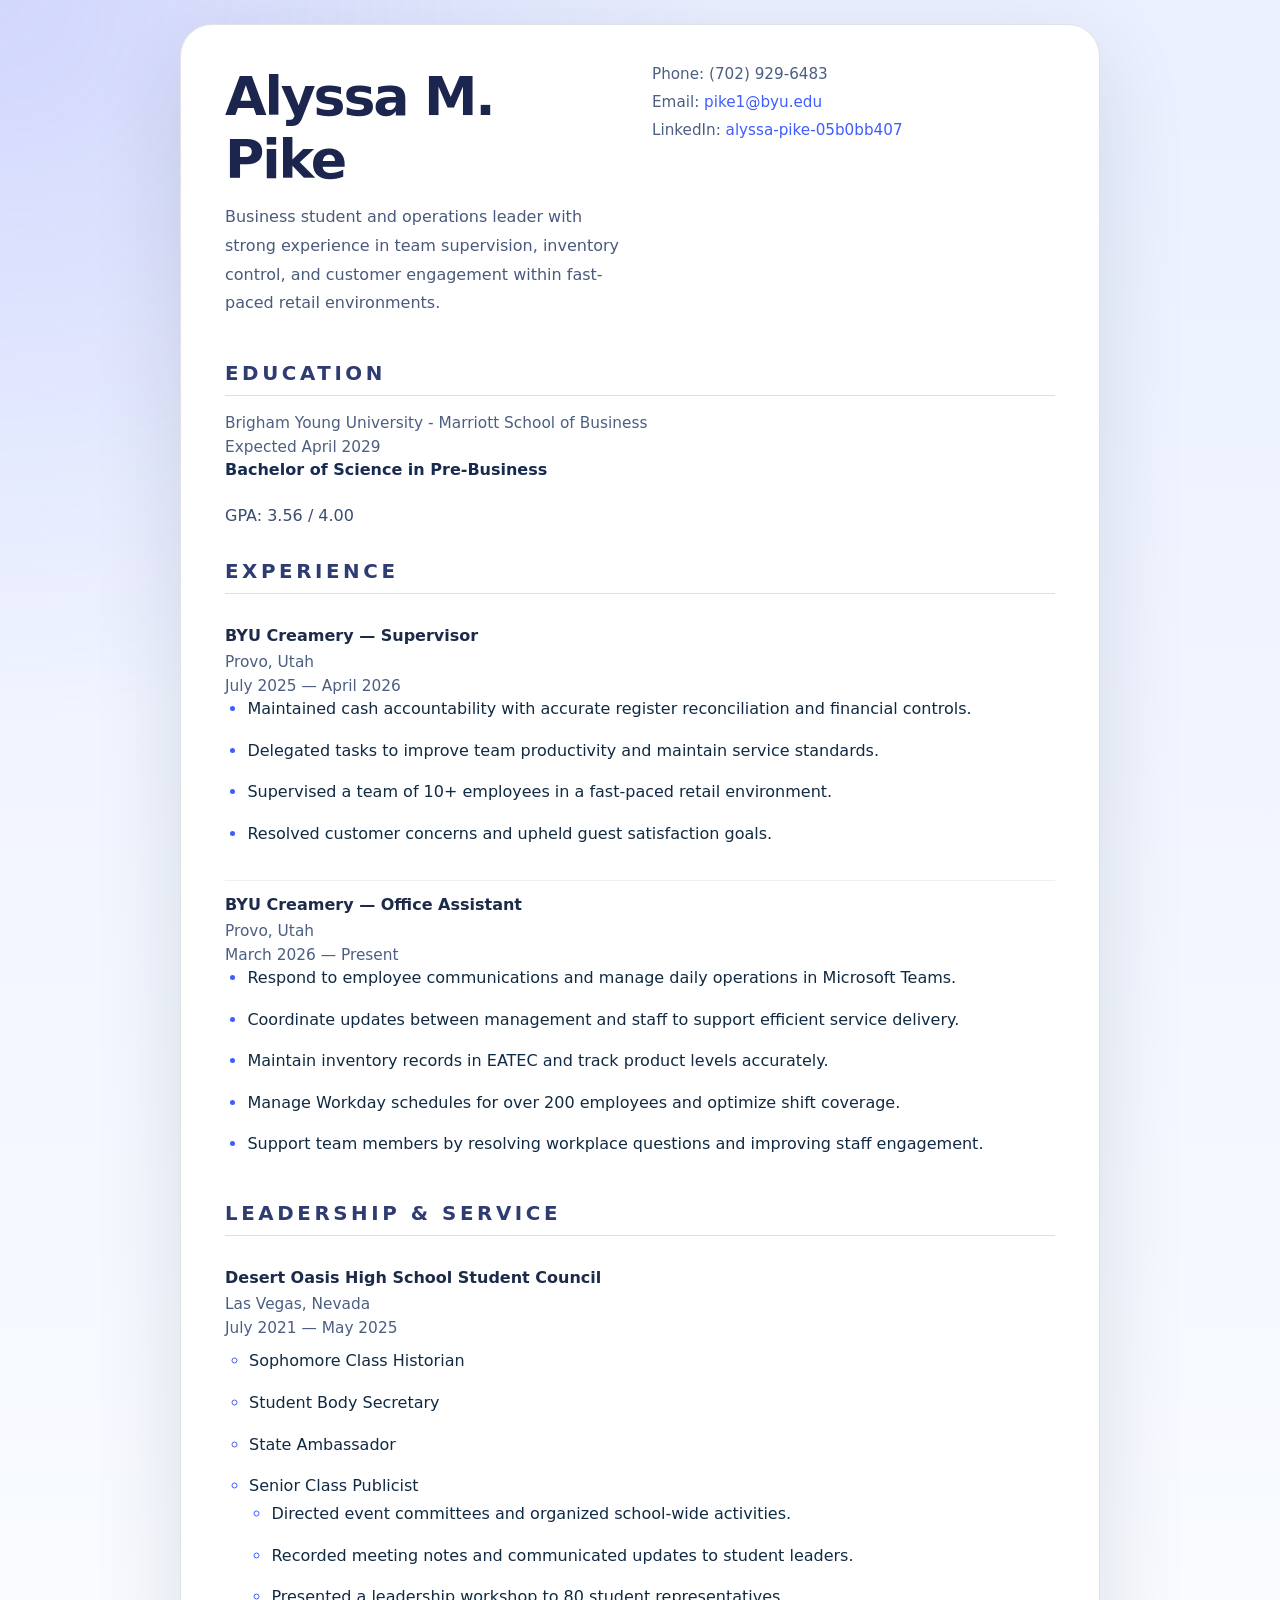
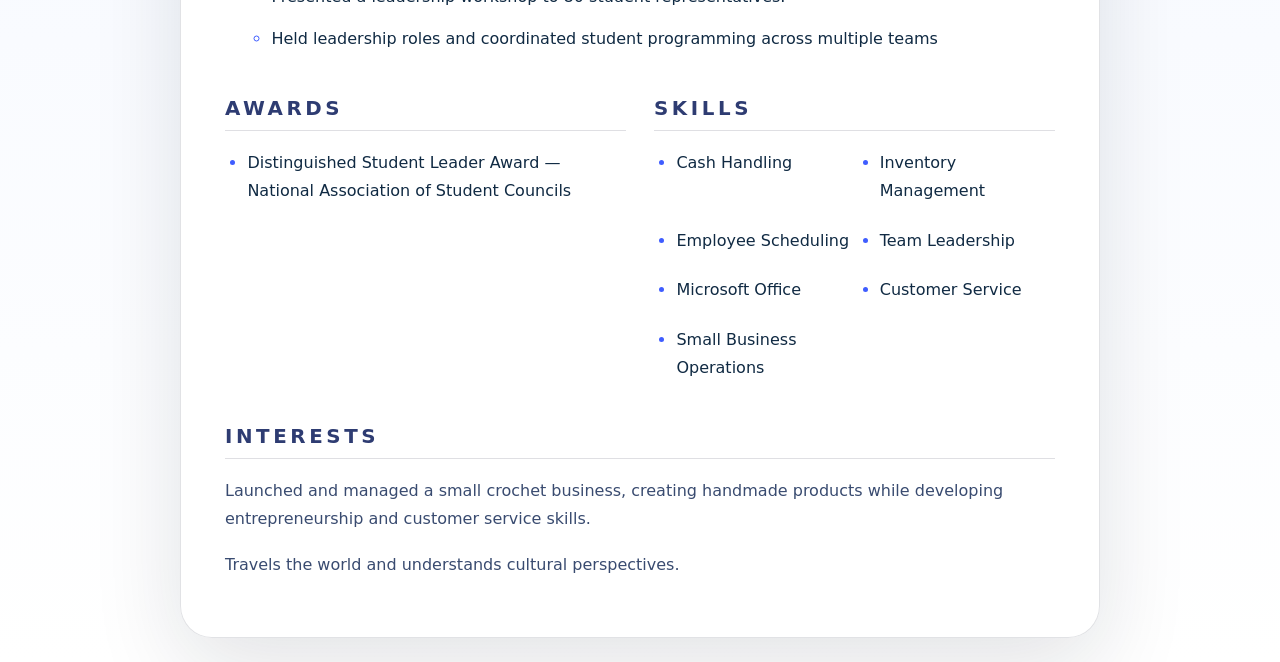
==== html files/Index.html @ b6b47a1a "first commit" ====
<!DOCTYPE html>
<html lang="en">

<head>
    <meta charset="UTF-8">
    <meta name="viewport" content="width=device-width, initial-scale=1.0">
    <title>Alyssa Pike Resume</title>
    <link rel="stylesheet" href="../styles/stylesheets.css">
</head>

<body>
    <div class="resume-container">
        <header class="resume-header">
            <div>
                <h1>Alyssa M. Pike</h1>
                <p class="headline">Business student and operations leader with strong experience in team supervision, inventory control, and customer engagement within fast-paced retail environments.</p>
            </div>

            <div class="contact-block">
                <span>Phone: (702) 929-6483</span>
                <span>Email: <a href="mailto:pike1@byu.edu">pike1@byu.edu</a></span>
                <span>LinkedIn: <a href="https://www.linkedin.com/in/alyssa-pike-05b0bb407/">alyssa-pike-05b0bb407</a></span>
            </div>
        </header>

        <section class="section-block">
            <h2>Education</h2>
            <div class="section-meta">
                <span>Brigham Young University - Marriott School of Business</span>
                <span>Expected April 2029</span>
            </div>
            <p><strong>Bachelor of Science in Pre-Business</strong></p>
            <p>GPA: 3.56 / 4.00</p>
        </section>

        <section class="section-block">
            <h2>Experience</h2>

            <article class="experience-item">
                <h3>BYU Creamery — Supervisor</h3>
                <div class="section-meta">
                    <span>Provo, Utah</span>
                    <span>July 2025 — April 2026</span>
                </div>
                <ul>
                    <li>Maintained cash accountability with accurate register reconciliation and financial controls.</li>
                    <li>Delegated tasks to improve team productivity and maintain service standards.</li>
                    <li>Supervised a team of 10+ employees in a fast-paced retail environment.</li>
                    <li>Resolved customer concerns and upheld guest satisfaction goals.</li>
                </ul>
            </article>

            <article class="experience-item">
                <h3>BYU Creamery — Office Assistant</h3>
                <div class="section-meta">
                    <span>Provo, Utah</span>
                    <span>March 2026 — Present</span>
                </div>
                <ul>
                    <li>Respond to employee communications and manage daily operations in Microsoft Teams.</li>
                    <li>Coordinate updates between management and staff to support efficient service delivery.</li>
                    <li>Maintain inventory records in EATEC and track product levels accurately.</li>
                    <li>Manage Workday schedules for over 200 employees and optimize shift coverage.</li>
                    <li>Support team members by resolving workplace questions and improving staff engagement.</li>
                </ul>
            </article>
        </section>

        <section class="section-block">
            <h2>Leadership & Service</h2>
            <article class="experience-item">
                <h3>Desert Oasis High School Student Council</h3>
                <div class="section-meta">
                    <span>Las Vegas, Nevada</span>
                    <span>July 2021 — May 2025</span>
                </div>
                <ul class="nested-list">
                    <li>Sophomore Class Historian</li>
                    <li>Student Body Secretary</li>
                    <li>State Ambassador</li>
                    <li>Senior Class Publicist
                        <ul>
                            <li>Directed event committees and organized school-wide activities.</li>
                            <li>Recorded meeting notes and communicated updates to student leaders.</li>
                            <li>Presented a leadership workshop to 80 student representatives.</li>
                            <li>Held leadership roles and coordinated student programming across multiple teams</li>
                        </ul>
                    </li>
                </ul>
            </article>
        </section>

        <section class="section-block section-grid">
            <div>
                <h2>Awards</h2>
                <ul>
                    <li>Distinguished Student Leader Award — National Association of Student Councils</li>
                </ul>
            </div>

            <div>
                <h2>Skills</h2>
                <ul class="skill-list">
                    <li>Cash Handling</li>
                    <li>Inventory Management</li>
                    <li>Employee Scheduling</li>
                    <li>Team Leadership</li>
                    <li>Microsoft Office</li>
                    <li>Customer Service</li>
                    <li>Small Business Operations</li>
                </ul>
            </div>
        </section>

        <section class="section-block">
            <h2>Interests</h2>
            <p>Launched and managed a small crochet business, creating handmade products while developing entrepreneurship and customer service skills.</p>
            <p>Travels the world and understands cultural perspectives.</p>
        </section>
    </div>
</body>

</html>
---- styles/stylesheets.css ----
:root {
    color-scheme: light;
    font-family: "Inter", "Segoe UI", system-ui, sans-serif;
    background: #f3f7ff;
    color: #102a43;
}

* {
    box-sizing: border-box;
}

body {
    margin: 0;
    min-height: 100vh;
    background: radial-gradient(circle at top left, rgba(99,102,241,0.18), transparent 28%),
        linear-gradient(180deg, #eaf0ff 0%, #f3f7ff 45%, #ffffff 100%);
    display: flex;
    justify-content: center;
    align-items: center;
    padding: 24px;
}

.resume-container {
    width: min(100%, 920px);
    margin: 0 auto;
    padding: 40px 44px;
    background: rgba(255, 255, 255, 0.98);
    border: 1px solid rgba(15, 23, 42, 0.12);
    border-radius: 32px;
    box-shadow: 0 28px 90px rgba(15, 23, 42, 0.12);
}

h1 {
    margin: 0 0 8px;
    font-size: clamp(2.6rem, 2.2vw + 1.6rem, 3.4rem);
    letter-spacing: -0.04em;
    color: #1b254d;
}

.resume-header {
    display: flex;
    flex-wrap: wrap;
    justify-content: space-between;
    gap: 24px;
    align-items: flex-start;
    margin-bottom: 32px;
}

.resume-header > div {
    flex: 1 1 320px;
}

.headline {
    margin: 12px 0 0;
    max-width: 680px;
    color: #4a5a7c;
    font-size: 1rem;
    line-height: 1.8;
}

.contact-block {
    display: grid;
    gap: 10px;
    font-size: 0.95rem;
    color: #4c5f82;
}

.contact-block a {
    color: #3f5dff;
}

h2 {
    margin: 0 0 18px;
    font-size: 1.24rem;
    color: #2e3c72;
    text-transform: uppercase;
    letter-spacing: 0.18em;
    border-bottom: 1px solid rgba(56, 59, 83, 0.16);
    padding-bottom: 10px;
}

h3 {
    margin: 0 0 8px;
    font-size: 1rem;
    color: #1c2b4a;
}

p,
ul {
    margin: 0 0 18px;
    line-height: 1.75;
}

p {
    color: #394b70;
}

ul {
    padding-left: 1.4rem;
    list-style: disc;
}

li {
    margin-bottom: 0.85rem;
}

li::marker {
    color: #3f5dff;
}

a {
    color: #3f5dff;
    text-decoration: none;
}

a:hover {
    text-decoration: underline;
}

hr {
    border: none;
    border-top: 1px solid rgba(56, 59, 83, 0.12);
    margin: 30px 0;
}

.section-meta {
    display: flex;
    flex-wrap: wrap;
    gap: 12px;
    color: #4c5f82;
    font-size: 0.96rem;
}

.section-meta span {
    display: inline-block;
}

.experience-item,
.leadership-item {
    padding: 18px 0;
    border-bottom: 1px solid rgba(56, 59, 83, 0.08);
}

.experience-item:last-of-type,
.leadership-item:last-of-type {
    border-bottom: none;
}

.nested-list {
    margin-top: 10px;
    padding-left: 1.5rem;
}

.nested-list li {
    list-style-type: circle;
}

.section-block {
    padding-top: 12px;
}

.section-grid {
    display: grid;
    grid-template-columns: repeat(auto-fit, minmax(260px, 1fr));
    gap: 28px;
}

.skill-list {
    display: grid;
    grid-template-columns: repeat(2, minmax(0, max-content));
    gap: 8px 28px;
    padding-left: 1.4rem;
}

.resume-container p strong {
    color: #172a4f;
}

@media (max-width: 680px) {
    .resume-container {
        padding: 28px 24px;
    }

    .resume-header {
        align-items: stretch;
    }

    .skill-list {
        grid-template-columns: 1fr;
    }
}

.section-meta {
    display: grid;
    gap: 6px;
    color: #4c5f82;
}

.section-meta strong {
    color: #1a2b48;
}

.experience-item,
.leadership-item {
    padding: 14px 0;
    border-bottom: 1px solid rgba(56, 59, 83, 0.08);
}

.experience-item:last-of-type,
.leadership-item:last-of-type {
    border-bottom: none;
}

.nested-list {
    margin-top: 10px;
    padding-left: 1.5rem;
}

.nested-list li {
    list-style-type: circle;
}

.contact-block {
    margin-bottom: 24px;
}

.section-block {
    padding-top: 12px;
}

.resume-container p strong {
    color: #172a4f;
}
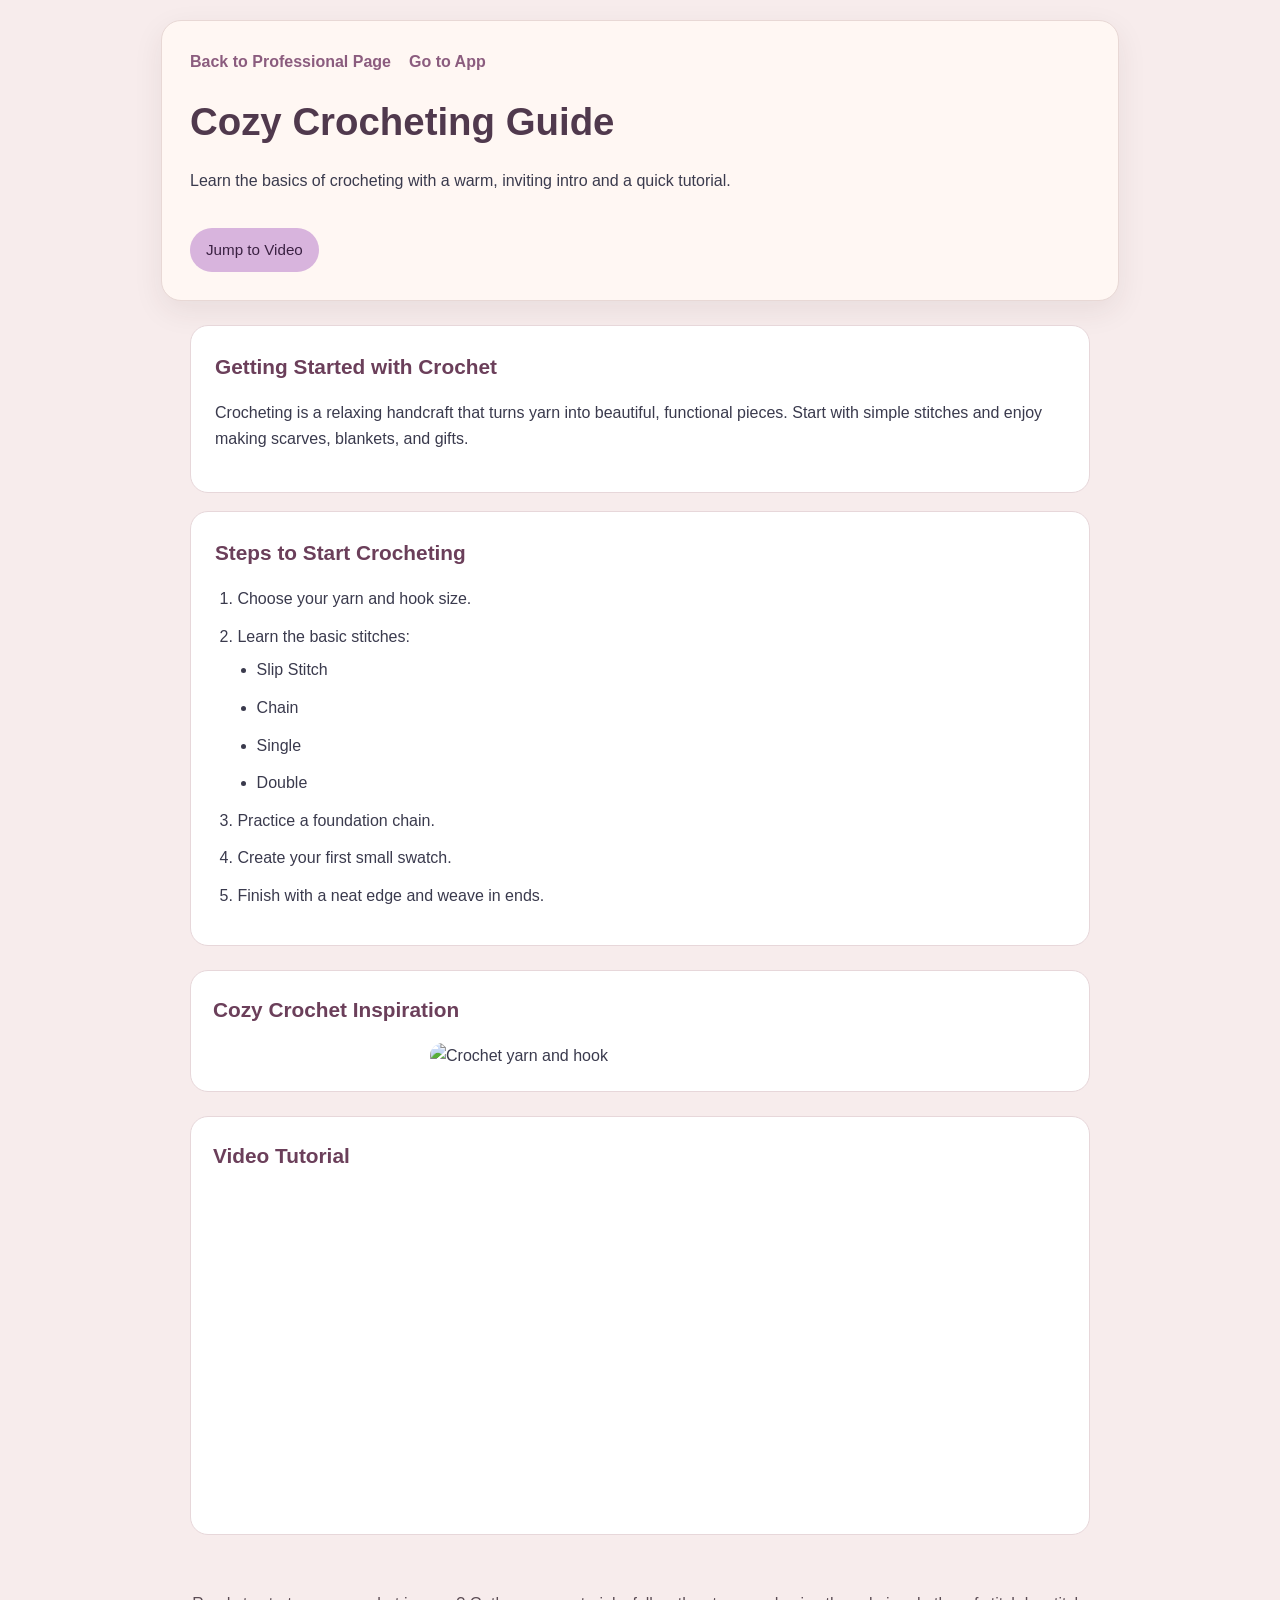
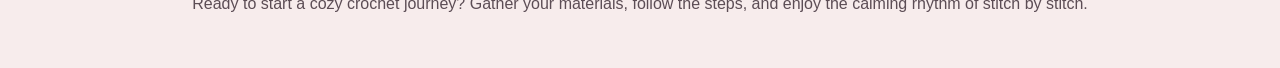
==== commit e19ce10d: "renamed scratch to index" ====
--- a/html files/Index.html
+++ b/html files/Index.html
@@ -1,123 +1,61 @@
 <!DOCTYPE html>
 <html lang="en">
-
 <head>
     <meta charset="UTF-8">
     <meta name="viewport" content="width=device-width, initial-scale=1.0">
-    <title>Alyssa Pike Resume</title>
-    <link rel="stylesheet" href="../styles/stylesheets.css">
+    <title>Crocheting Cozy</title>
+    <link rel="stylesheet" href="../styles/styles.css">
 </head>
+<body>
+    <div class="page-header">
+        <nav class="top-nav">
+            <a href="Index.html">Back to Professional Page</a>
+            <a href="blossom_sweep.html">Go to App</a>
+        </nav>
+        <h1>Cozy Crocheting Guide</h1>
+        <p>Learn the basics of crocheting with a warm, inviting intro and a quick tutorial.</p>
+        <a class="jump-link" href="#video-section">Jump to Video</a>
+    </div>
 
-<body>
-    <div class="resume-container">
-        <header class="resume-header">
-            <div>
-                <h1>Alyssa M. Pike</h1>
-                <p class="headline">Business student and operations leader with strong experience in team supervision, inventory control, and customer engagement within fast-paced retail environments.</p>
-            </div>
-
-            <div class="contact-block">
-                <span>Phone: (702) 929-6483</span>
-                <span>Email: <a href="mailto:pike1@byu.edu">pike1@byu.edu</a></span>
-                <span>LinkedIn: <a href="https://www.linkedin.com/in/alyssa-pike-05b0bb407/">alyssa-pike-05b0bb407</a></span>
-            </div>
-        </header>
-
-        <section class="section-block">
-            <h2>Education</h2>
-            <div class="section-meta">
-                <span>Brigham Young University - Marriott School of Business</span>
-                <span>Expected April 2029</span>
-            </div>
-            <p><strong>Bachelor of Science in Pre-Business</strong></p>
-            <p>GPA: 3.56 / 4.00</p>
+    <div class="main-content">
+        <section class="intro-block">
+            <h2>Getting Started with Crochet</h2>
+            <p>Crocheting is a relaxing handcraft that turns yarn into beautiful, functional pieces. Start with simple stitches and enjoy making scarves, blankets, and gifts.</p>
         </section>
 
-        <section class="section-block">
-            <h2>Experience</h2>
-
-            <article class="experience-item">
-                <h3>BYU Creamery — Supervisor</h3>
-                <div class="section-meta">
-                    <span>Provo, Utah</span>
-                    <span>July 2025 — April 2026</span>
-                </div>
-                <ul>
-                    <li>Maintained cash accountability with accurate register reconciliation and financial controls.</li>
-                    <li>Delegated tasks to improve team productivity and maintain service standards.</li>
-                    <li>Supervised a team of 10+ employees in a fast-paced retail environment.</li>
-                    <li>Resolved customer concerns and upheld guest satisfaction goals.</li>
-                </ul>
-            </article>
-
-            <article class="experience-item">
-                <h3>BYU Creamery — Office Assistant</h3>
-                <div class="section-meta">
-                    <span>Provo, Utah</span>
-                    <span>March 2026 — Present</span>
-                </div>
-                <ul>
-                    <li>Respond to employee communications and manage daily operations in Microsoft Teams.</li>
-                    <li>Coordinate updates between management and staff to support efficient service delivery.</li>
-                    <li>Maintain inventory records in EATEC and track product levels accurately.</li>
-                    <li>Manage Workday schedules for over 200 employees and optimize shift coverage.</li>
-                    <li>Support team members by resolving workplace questions and improving staff engagement.</li>
-                </ul>
-            </article>
-        </section>
-
-        <section class="section-block">
-            <h2>Leadership & Service</h2>
-            <article class="experience-item">
-                <h3>Desert Oasis High School Student Council</h3>
-                <div class="section-meta">
-                    <span>Las Vegas, Nevada</span>
-                    <span>July 2021 — May 2025</span>
-                </div>
-                <ul class="nested-list">
-                    <li>Sophomore Class Historian</li>
-                    <li>Student Body Secretary</li>
-                    <li>State Ambassador</li>
-                    <li>Senior Class Publicist
-                        <ul>
-                            <li>Directed event committees and organized school-wide activities.</li>
-                            <li>Recorded meeting notes and communicated updates to student leaders.</li>
-                            <li>Presented a leadership workshop to 80 student representatives.</li>
-                            <li>Held leadership roles and coordinated student programming across multiple teams</li>
-                        </ul>
-                    </li>
-                </ul>
-            </article>
-        </section>
-
-        <section class="section-block section-grid">
-            <div>
-                <h2>Awards</h2>
-                <ul>
-                    <li>Distinguished Student Leader Award — National Association of Student Councils</li>
-                </ul>
-            </div>
-
-            <div>
-                <h2>Skills</h2>
-                <ul class="skill-list">
-                    <li>Cash Handling</li>
-                    <li>Inventory Management</li>
-                    <li>Employee Scheduling</li>
-                    <li>Team Leadership</li>
-                    <li>Microsoft Office</li>
-                    <li>Customer Service</li>
-                    <li>Small Business Operations</li>
-                </ul>
-            </div>
-        </section>
-
-        <section class="section-block">
-            <h2>Interests</h2>
-            <p>Launched and managed a small crochet business, creating handmade products while developing entrepreneurship and customer service skills.</p>
-            <p>Travels the world and understands cultural perspectives.</p>
+        <section class="steps-block">
+            <h2>Steps to Start Crocheting</h2>
+            <ol>
+                <li>Choose your yarn and hook size.</li>
+                <li>Learn the basic stitches:
+                    <ul>
+                        <li>Slip Stitch</li>
+                        <li>Chain</li>
+                        <li>Single</li>
+                        <li>Double</li>
+                    </ul>
+                </li>
+                <li>Practice a foundation chain.</li>
+                <li>Create your first small swatch.</li>
+                <li>Finish with a neat edge and weave in ends.</li>
+            </ol>
         </section>
     </div>
+
+    <div class="media-section">
+        <div class="image-block">
+            <h2>Cozy Crochet Inspiration</h2>
+            <img src="https://isv.prod.lovecrafts.co/v1/images/36ad249668210c4a7c2765600776c21e/0334a52a-21f9-4b66-96d3-db7d85be9a3c.jpeg/0/*/412x412" alt="Crochet yarn and hook">
+        </div>
+
+        <div class="video-block" id="video-section">
+            <h2>Video Tutorial</h2>
+            <iframe width="560" height="315" src="https://www.youtube.com/embed/aAxGTnVNJiE?si=Kr2GohQbphZ-ahmH" title="YouTube video player" frameborder="0" allow="accelerometer; autoplay; clipboard-write; encrypted-media; gyroscope; picture-in-picture; web-share" referrerpolicy="strict-origin-when-cross-origin" allowfullscreen></iframe>
+        </div>
+    </div>
+
+    <div class="footer-note">
+        <p>Ready to start a cozy crochet journey? Gather your materials, follow the steps, and enjoy the calming rhythm of stitch by stitch.</p>
+    </div>
 </body>
-
 </html>
--- a/styles/styles.css
+++ b/styles/styles.css
@@ -0,0 +1,128 @@
+body {
+    margin: 0;
+    font-family: 'Segoe UI', Tahoma, Geneva, Verdana, sans-serif;
+    background: #f7ecec;
+    color: #3a3a4d;
+    line-height: 1.6;
+    padding: 20px;
+}
+
+.page-header {
+    background: #fff7f3;
+    border: 1px solid #e8d8d5;
+    border-radius: 20px;
+    padding: 28px;
+    max-width: 900px;
+    margin: 0 auto 24px;
+    box-shadow: 0 10px 30px rgba(59, 44, 44, 0.08);
+}
+
+.top-nav {
+    margin-bottom: 16px;
+    display: flex;
+    gap: 18px;
+    flex-wrap: wrap;
+}
+
+.top-nav a {
+    color: #8b5c7e;
+    text-decoration: none;
+    font-weight: 600;
+}
+
+.top-nav a:hover {
+    text-decoration: underline;
+}
+
+.jump-link {
+    display: inline-block;
+    margin-top: 18px;
+    padding: 10px 16px;
+    background: #d8b4dd;
+    color: #3a2142;
+    border-radius: 999px;
+    text-decoration: none;
+    font-size: 0.95rem;
+}
+
+.main-content {
+    max-width: 900px;
+    margin: 0 auto 24px;
+    padding: 0 10px;
+}
+
+.intro-block,
+.steps-block {
+    background: #ffffff;
+    border: 1px solid #e7d7da;
+    border-radius: 18px;
+    padding: 24px;
+    margin-bottom: 18px;
+}
+
+h1 {
+    margin: 0;
+    font-size: clamp(2rem, 3vw, 3rem);
+    color: #50394d;
+}
+
+h2 {
+    margin-top: 0;
+    color: #6b3f5a;
+    font-size: 1.3rem;
+}
+
+ol {
+    margin: 0;
+    padding-left: 1.4rem;
+}
+
+ol li {
+    margin-bottom: 12px;
+}
+
+ol li ul {
+    margin-top: 8px;
+    padding-left: 1.2rem;
+    list-style-type: disc;
+}
+
+.media-section {
+    display: grid;
+    gap: 24px;
+    max-width: 900px;
+    margin: 0 auto 24px;
+    padding: 0 10px;
+}
+
+.image-block,
+.video-block {
+    background: #ffffff;
+    border: 1px solid #e7d7da;
+    border-radius: 18px;
+    padding: 22px;
+}
+
+.image-block img {
+    width: 100%;
+    max-width: 420px;
+    height: auto;
+    border-radius: 16px;
+    display: block;
+    margin: 14px auto 0;
+}
+
+.video-block iframe {
+    width: 100%;
+    min-height: 315px;
+    border-radius: 16px;
+    border: none;
+}
+
+.footer-note {
+    max-width: 900px;
+    margin: 0 auto;
+    text-align: center;
+    color: #5c4d55;
+    padding: 16px 12px;
+}
